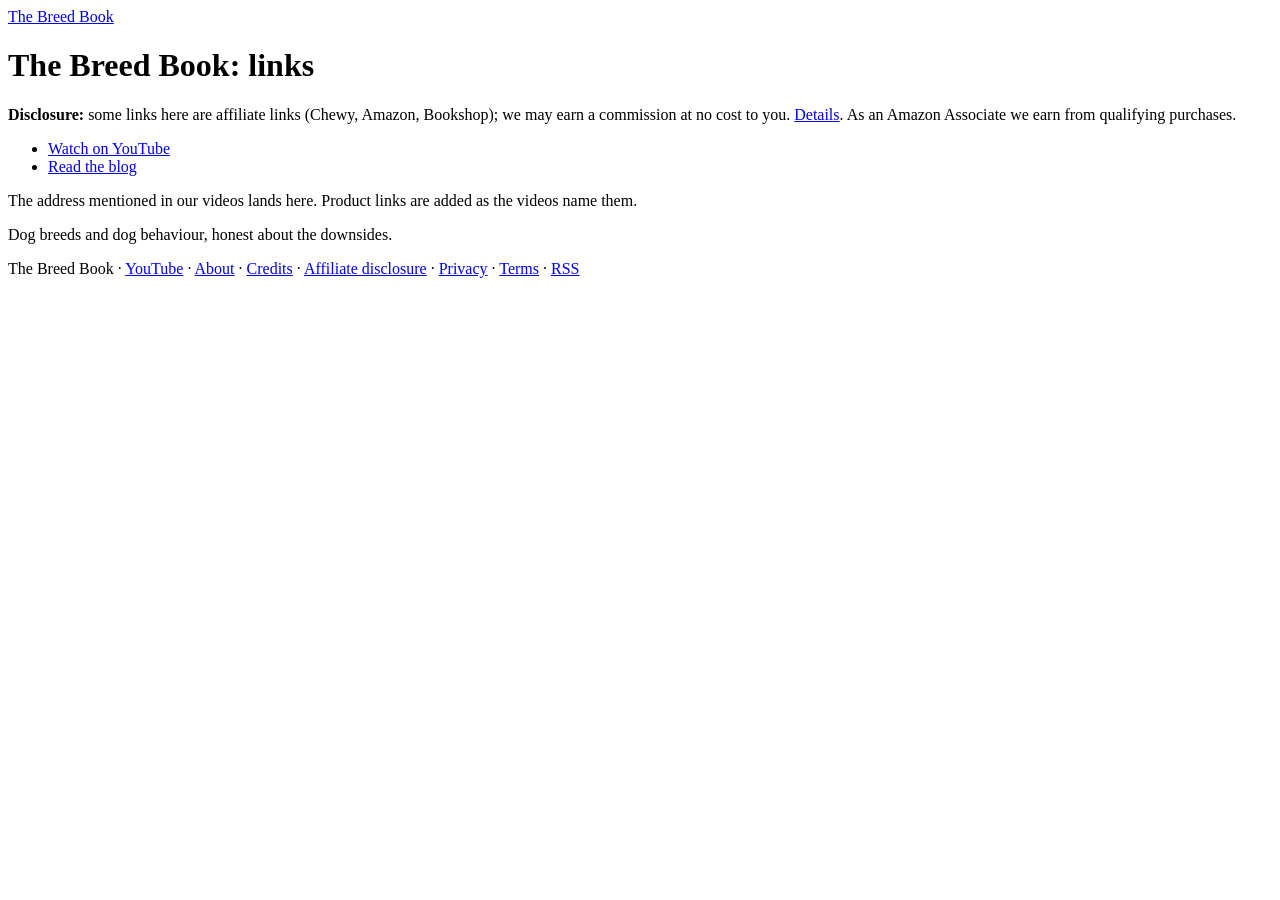
==== go/index.html @ f46486af "Launch thebreedbook.visionmediachannels.com" ====
<!doctype html>
<html lang="en">
<head>
<meta charset="utf-8">
<meta name="viewport" content="width=device-width, initial-scale=1">
<title>Links · The Breed Book</title>
<meta name="description" content="Every The Breed Book link in one place: channel, blog and the products named in the videos.">
<link rel="canonical" href="https://thebreedbook.visionmediachannels.com/go/">
<meta property="og:site_name" content="The Breed Book">
<meta property="og:type" content="website">
<meta property="og:title" content="Links · The Breed Book">
<meta property="og:description" content="Every The Breed Book link in one place: channel, blog and the products named in the videos.">
<meta property="og:url" content="https://thebreedbook.visionmediachannels.com/go/">
<meta property="og:image" content="https://thebreedbook.visionmediachannels.com/images/site-header.png">
<meta name="twitter:card" content="summary_large_image">
<link rel="alternate" type="application/rss+xml" title="The Breed Book" href="https://thebreedbook.visionmediachannels.com/feed.xml">
<link rel="icon" type="image/png" sizes="32x32" href="https://thebreedbook.visionmediachannels.com/favicon-32.png">
<link rel="icon" type="image/png" sizes="512x512" href="https://thebreedbook.visionmediachannels.com/favicon-512.png">
<link rel="preconnect" href="https://fonts.googleapis.com">
<link rel="preconnect" href="https://fonts.gstatic.com" crossorigin>
<link rel="stylesheet" href="https://fonts.googleapis.com/css2?family=Fraunces:wght@400;700&amp;family=Karla:wght@400;700&amp;display=swap">
<link rel="stylesheet" href="https://thebreedbook.visionmediachannels.com/style.css">

</head>
<body>
<header class="site"><a href="https://thebreedbook.visionmediachannels.com/">The Breed Book</a></header>
<main>
<h1>The Breed Book: links</h1><aside class="disclosure"><strong>Disclosure:</strong> some links here are affiliate links (Chewy, Amazon, Bookshop); we may earn a commission at no cost to you. <a href="https://thebreedbook.visionmediachannels.com/affiliate-disclosure/">Details</a>. As an Amazon Associate we earn from qualifying purchases.</aside><ul class="posts"><li><a href="https://www.youtube.com/@thebreedbook">Watch on YouTube</a></li><li><a href="https://thebreedbook.visionmediachannels.com/">Read the blog</a></li></ul><p class="meta">The address mentioned in our videos lands here. Product links are added as the videos name them.</p>
</main>
<footer><p>Dog breeds and dog behaviour, honest about the downsides.</p><p>The Breed Book · <a href="https://www.youtube.com/@thebreedbook">YouTube</a> · <a href="https://thebreedbook.visionmediachannels.com/about/">About</a> · <a href="https://thebreedbook.visionmediachannels.com/credits/">Credits</a> · <a href="https://thebreedbook.visionmediachannels.com/affiliate-disclosure/">Affiliate disclosure</a> · <a href="https://thebreedbook.visionmediachannels.com/privacy/">Privacy</a> · <a href="https://thebreedbook.visionmediachannels.com/terms/">Terms</a> · <a href="https://thebreedbook.visionmediachannels.com/feed.xml">RSS</a></p></footer>
</body>
</html>
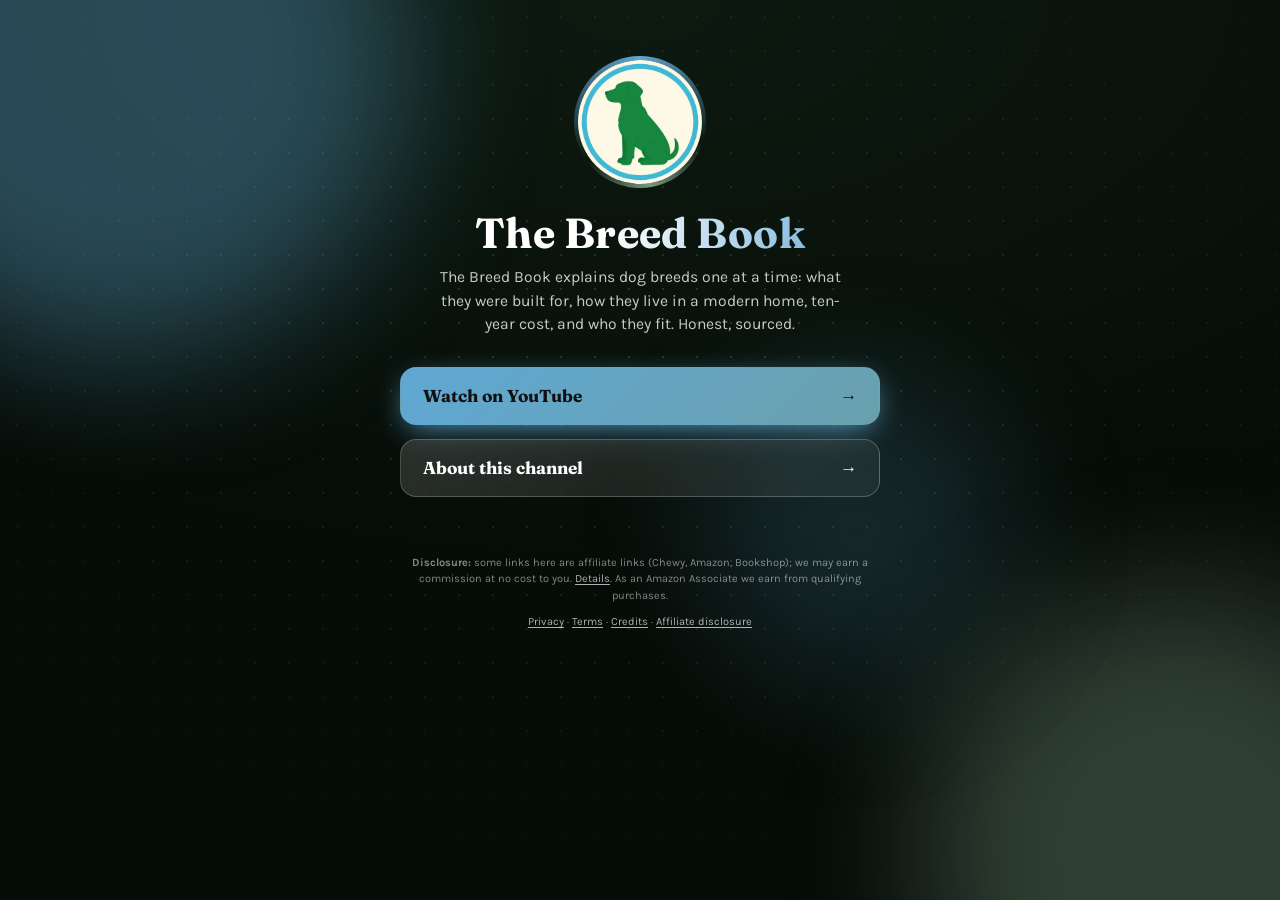
==== commit b4e30477: "Animated link hub at host root" ====
--- a/go/index.html
+++ b/go/index.html
@@ -3,30 +3,76 @@
 <head>
 <meta charset="utf-8">
 <meta name="viewport" content="width=device-width, initial-scale=1">
-<title>Links · The Breed Book</title>
-<meta name="description" content="Every The Breed Book link in one place: channel, blog and the products named in the videos.">
-<link rel="canonical" href="https://thebreedbook.visionmediachannels.com/go/">
+<title>The Breed Book · Links</title>
+<meta name="description" content="The Breed Book explains dog breeds one at a time: what they were built for, how they live in a modern home, ten-year cost, and who they fit. Honest, sourced.">
+<link rel="canonical" href="https://thebreedbook.visionmediachannels.com/">
 <meta property="og:site_name" content="The Breed Book">
 <meta property="og:type" content="website">
-<meta property="og:title" content="Links · The Breed Book">
-<meta property="og:description" content="Every The Breed Book link in one place: channel, blog and the products named in the videos.">
-<meta property="og:url" content="https://thebreedbook.visionmediachannels.com/go/">
+<meta property="og:title" content="The Breed Book">
+<meta property="og:description" content="The Breed Book explains dog breeds one at a time: what they were built for, how they live in a modern home, ten-year cost, and who they fit. Honest, sourced.">
+<meta property="og:url" content="https://thebreedbook.visionmediachannels.com/">
 <meta property="og:image" content="https://thebreedbook.visionmediachannels.com/images/site-header.png">
 <meta name="twitter:card" content="summary_large_image">
-<link rel="alternate" type="application/rss+xml" title="The Breed Book" href="https://thebreedbook.visionmediachannels.com/feed.xml">
 <link rel="icon" type="image/png" sizes="32x32" href="https://thebreedbook.visionmediachannels.com/favicon-32.png">
-<link rel="icon" type="image/png" sizes="512x512" href="https://thebreedbook.visionmediachannels.com/favicon-512.png">
-<link rel="preconnect" href="https://fonts.googleapis.com">
-<link rel="preconnect" href="https://fonts.gstatic.com" crossorigin>
+<link rel="preconnect" href="https://fonts.googleapis.com"><link rel="preconnect" href="https://fonts.gstatic.com" crossorigin>
 <link rel="stylesheet" href="https://fonts.googleapis.com/css2?family=Fraunces:wght@400;700&amp;family=Karla:wght@400;700&amp;display=swap">
-<link rel="stylesheet" href="https://thebreedbook.visionmediachannels.com/style.css">
-
+<style>
+:root{--bg:#0d1a10;--bg2:#060c07;--glow:#5FA8D3;--glow2:#78967f;--head:'Fraunces',Georgia,serif;--body:'Karla',system-ui,sans-serif}
+*{box-sizing:border-box}html{-webkit-text-size-adjust:100%}
+body{margin:0;min-height:100vh;color:#fff;font:17px/1.5 var(--body);background:radial-gradient(120% 90% at 50% 0%,var(--bg) 0%,var(--bg2) 70%);overflow-x:hidden;position:relative}
+.orb{position:fixed;border-radius:50%;filter:blur(70px);opacity:.38;pointer-events:none;z-index:0;will-change:transform}
+.o1{width:46vmax;height:46vmax;background:var(--glow);top:-18vmax;left:-14vmax;animation:d1 22s ease-in-out infinite alternate}
+.o2{width:40vmax;height:40vmax;background:var(--glow2);bottom:-16vmax;right:-12vmax;animation:d2 26s ease-in-out infinite alternate}
+.o3{width:24vmax;height:24vmax;background:var(--glow);opacity:.18;top:42%;left:55%;animation:d3 30s ease-in-out infinite alternate}
+@keyframes d1{to{transform:translate(18vmax,12vmax) scale(1.2)}}
+@keyframes d2{to{transform:translate(-16vmax,-10vmax) scale(1.15)}}
+@keyframes d3{to{transform:translate(-30vmax,8vmax) scale(.8)}}
+.dots{position:fixed;inset:0;z-index:0;pointer-events:none;background-image:radial-gradient(rgba(255,255,255,.14) 1px,transparent 1.5px);background-size:34px 34px;mask-image:radial-gradient(70% 60% at 50% 40%,#000,transparent);animation:drift 40s linear infinite}
+@keyframes drift{to{background-position:34px 68px}}
+main{position:relative;z-index:1;max-width:520px;margin:0 auto;padding:56px 20px 28px;text-align:center}
+.ring{width:132px;height:132px;margin:0 auto 22px;border-radius:50%;padding:4px;position:relative;
+  background:conic-gradient(from 0deg,var(--glow),transparent 30%,var(--glow2),transparent 65%,var(--glow));animation:spin 7s linear infinite;
+  opacity:0;animation:spin 7s linear infinite,pop .9s .1s cubic-bezier(.2,.9,.3,1.3) forwards}
+.ring::after{content:"";position:absolute;inset:-14px;border-radius:50%;border:2px solid var(--glow);opacity:.0;animation:pulse 3.2s 1s ease-out infinite}
+.ring img,.ring .ph{width:100%;height:100%;border-radius:50%;display:block;object-fit:cover;background:var(--bg2);animation:unspin 7s linear infinite}
+.ring .ph{display:grid;place-items:center;font:700 44px var(--head)}
+@keyframes spin{to{transform:rotate(360deg)}}@keyframes unspin{to{transform:rotate(-360deg)}}
+@keyframes pulse{0%{transform:scale(.85);opacity:.55}100%{transform:scale(1.25);opacity:0}}
+@keyframes pop{from{opacity:0;transform:scale(.6) rotate(0)}to{opacity:1}}
+h1{font:700 clamp(30px,8vw,42px)/1.1 var(--head);margin:0 0 10px;letter-spacing:.01em;
+  background:linear-gradient(100deg,#fff 20%,var(--glow) 45%,#fff 70%);background-size:220% 100%;-webkit-background-clip:text;background-clip:text;color:transparent;
+  animation:shine 6s 1s ease-in-out infinite,up .8s .25s both}
+@keyframes shine{0%,100%{background-position:100% 0}50%{background-position:0 0}}
+.tag{margin:0 auto 30px;max-width:420px;color:rgba(255,255,255,.78);font-size:.98rem;animation:up .8s .4s both}
+@keyframes up{from{opacity:0;transform:translateY(18px)}to{opacity:1;transform:none}}
+.btns{display:grid;gap:14px}
+.btn{position:relative;display:flex;align-items:center;justify-content:space-between;gap:12px;padding:17px 22px;border-radius:16px;color:#fff;text-decoration:none;
+  font:700 1.08rem var(--head);background:linear-gradient(135deg,rgba(255,255,255,.14),rgba(255,255,255,.05));border:1px solid rgba(255,255,255,.22);
+  backdrop-filter:blur(8px);-webkit-backdrop-filter:blur(8px);overflow:hidden;opacity:0;animation:up .7s calc(.55s + var(--i)*.12s) both;
+  transition:transform .25s cubic-bezier(.2,.8,.3,1.2),border-color .25s,box-shadow .25s}
+.btn:first-child{background:linear-gradient(135deg,var(--glow),color-mix(in srgb,var(--glow) 55%,var(--glow2)));border-color:transparent;color:#111;box-shadow:0 8px 30px -8px var(--glow)}
+.btn::before{content:"";position:absolute;top:0;left:-70%;width:45%;height:100%;background:linear-gradient(100deg,transparent,rgba(255,255,255,.4),transparent);transform:skewX(-20deg);transition:left .7s}
+.btn:hover,.btn:focus-visible{transform:translateY(-4px) scale(1.02);border-color:var(--glow);box-shadow:0 14px 34px -10px var(--glow);outline:none}
+.btn:hover::before{left:130%}.btn i{font-style:normal;transition:transform .25s}.btn:hover i{transform:translateX(6px)}
+.btn:active{transform:scale(.98)}
+.btn:first-child::after{content:"";position:absolute;inset:0;border-radius:16px;box-shadow:0 0 0 0 var(--glow);animation:ping 2.6s 2s ease-out infinite}
+@keyframes ping{0%{box-shadow:0 0 0 0 color-mix(in srgb,var(--glow) 60%,transparent)}70%,100%{box-shadow:0 0 0 16px transparent}}
+footer{position:relative;z-index:1;max-width:520px;margin:0 auto;padding:30px 20px 36px;text-align:center;font-size:11px;line-height:1.5;color:rgba(255,255,255,.5);animation:up 1s 1.4s both}
+footer p{margin:0 0 10px}footer a{color:rgba(255,255,255,.68);text-decoration:underline;text-underline-offset:2px}footer a:hover{color:#fff}
+@media (prefers-reduced-motion:reduce){*,*::before,*::after{animation:none!important;transition:none!important}.btn,h1,.tag,.ring,footer{opacity:1!important}}
+</style>
 </head>
 <body>
-<header class="site"><a href="https://thebreedbook.visionmediachannels.com/">The Breed Book</a></header>
+<div class="orb o1"></div><div class="orb o2"></div><div class="orb o3"></div><div class="dots"></div>
 <main>
-<h1>The Breed Book: links</h1><aside class="disclosure"><strong>Disclosure:</strong> some links here are affiliate links (Chewy, Amazon, Bookshop); we may earn a commission at no cost to you. <a href="https://thebreedbook.visionmediachannels.com/affiliate-disclosure/">Details</a>. As an Amazon Associate we earn from qualifying purchases.</aside><ul class="posts"><li><a href="https://www.youtube.com/@thebreedbook">Watch on YouTube</a></li><li><a href="https://thebreedbook.visionmediachannels.com/">Read the blog</a></li></ul><p class="meta">The address mentioned in our videos lands here. Product links are added as the videos name them.</p>
+<div class="ring"><img src="/images/avatar.png" alt="The Breed Book logo" width="360" height="360"></div>
+<h1>The Breed Book</h1>
+<p class="tag">The Breed Book explains dog breeds one at a time: what they were built for, how they live in a modern home, ten-year cost, and who they fit. Honest, sourced.</p>
+<nav class="btns" aria-label="Links"><a class="btn" style="--i:0" href="https://www.youtube.com/@thebreedbook"><span>Watch on YouTube</span><i aria-hidden="true">→</i></a><a class="btn" style="--i:1" href="https://thebreedbook.visionmediachannels.com/about/"><span>About this channel</span><i aria-hidden="true">→</i></a></nav>
 </main>
-<footer><p>Dog breeds and dog behaviour, honest about the downsides.</p><p>The Breed Book · <a href="https://www.youtube.com/@thebreedbook">YouTube</a> · <a href="https://thebreedbook.visionmediachannels.com/about/">About</a> · <a href="https://thebreedbook.visionmediachannels.com/credits/">Credits</a> · <a href="https://thebreedbook.visionmediachannels.com/affiliate-disclosure/">Affiliate disclosure</a> · <a href="https://thebreedbook.visionmediachannels.com/privacy/">Privacy</a> · <a href="https://thebreedbook.visionmediachannels.com/terms/">Terms</a> · <a href="https://thebreedbook.visionmediachannels.com/feed.xml">RSS</a></p></footer>
+<footer>
+<p><strong>Disclosure:</strong> some links here are affiliate links (Chewy, Amazon, Bookshop); we may earn a commission at no cost to you. <a href="https://thebreedbook.visionmediachannels.com/affiliate-disclosure/">Details</a>. As an Amazon Associate we earn from qualifying purchases.</p>
+<p><a href="https://thebreedbook.visionmediachannels.com/privacy/">Privacy</a> · <a href="https://thebreedbook.visionmediachannels.com/terms/">Terms</a> · <a href="https://thebreedbook.visionmediachannels.com/credits/">Credits</a> · <a href="https://thebreedbook.visionmediachannels.com/affiliate-disclosure/">Affiliate disclosure</a></p>
+</footer>
 </body>
 </html>
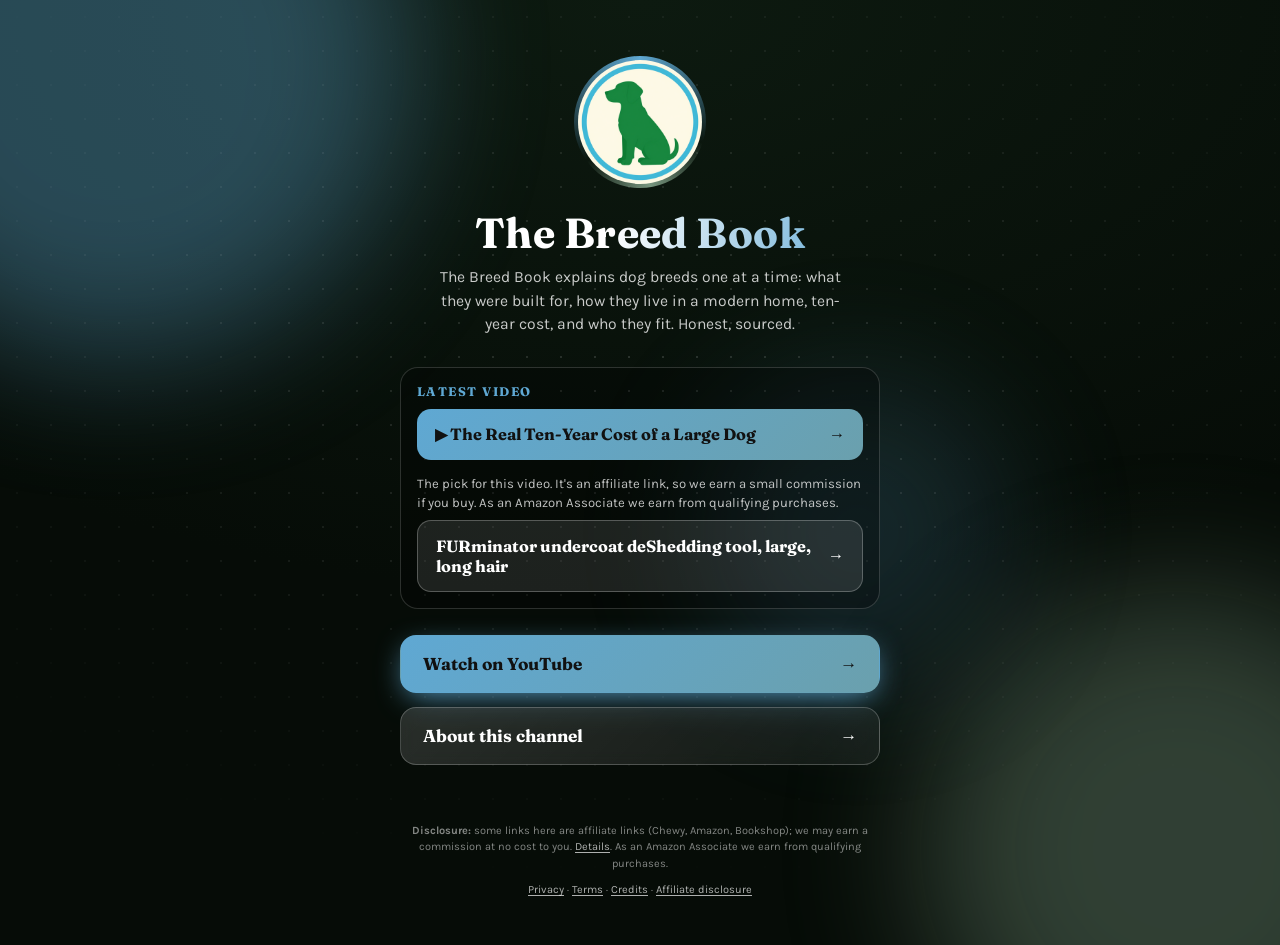
==== commit 9eeb2f64: "Link hub: latest public video and its one product at the top (owner OK 2026-11-25) Co-Authored-By: C" ====
--- a/go/index.html
+++ b/go/index.html
@@ -57,6 +57,13 @@
 .btn:active{transform:scale(.98)}
 .btn:first-child::after{content:"";position:absolute;inset:0;border-radius:16px;box-shadow:0 0 0 0 var(--glow);animation:ping 2.6s 2s ease-out infinite}
 @keyframes ping{0%{box-shadow:0 0 0 0 color-mix(in srgb,var(--glow) 60%,transparent)}70%,100%{box-shadow:0 0 0 16px transparent}}
+.latest{margin:0 0 26px;padding:16px;border-radius:18px;background:rgba(0,0,0,.28);border:1px solid rgba(255,255,255,.16);text-align:left;animation:up .8s .5s both}
+.kick{margin:0 0 10px;font:700 .78rem var(--head);letter-spacing:.12em;text-transform:uppercase;color:var(--glow)}
+.lbtn{display:flex;align-items:center;justify-content:space-between;gap:12px;padding:15px 18px;border-radius:14px;text-decoration:none;font:700 1.02rem var(--head);
+  color:#111;background:linear-gradient(135deg,var(--glow),color-mix(in srgb,var(--glow) 55%,var(--glow2)));transition:transform .25s}
+.lbtn:hover,.lbtn:focus-visible{transform:translateY(-3px);outline:none}.lbtn i{font-style:normal}
+.lbtn.prod{color:#fff;background:rgba(255,255,255,.1);border:1px solid rgba(255,255,255,.25)}
+.pdisc{margin:14px 0 8px;font-size:.82rem;line-height:1.45;color:rgba(255,255,255,.75)}
 footer{position:relative;z-index:1;max-width:520px;margin:0 auto;padding:30px 20px 36px;text-align:center;font-size:11px;line-height:1.5;color:rgba(255,255,255,.5);animation:up 1s 1.4s both}
 footer p{margin:0 0 10px}footer a{color:rgba(255,255,255,.68);text-decoration:underline;text-underline-offset:2px}footer a:hover{color:#fff}
 @media (prefers-reduced-motion:reduce){*,*::before,*::after{animation:none!important;transition:none!important}.btn,h1,.tag,.ring,footer{opacity:1!important}}
@@ -68,6 +75,7 @@
 <div class="ring"><img src="/images/avatar.png" alt="The Breed Book logo" width="360" height="360"></div>
 <h1>The Breed Book</h1>
 <p class="tag">The Breed Book explains dog breeds one at a time: what they were built for, how they live in a modern home, ten-year cost, and who they fit. Honest, sourced.</p>
+<section class="latest" aria-label="Latest video"><p class="kick">Latest video</p><a class="lbtn" href="https://www.youtube.com/watch?v=RizYmLaCqzc"><span>▶ The Real Ten-Year Cost of a Large Dog</span><i aria-hidden="true">→</i></a><p class="pdisc">The pick for this video. It's an affiliate link, so we earn a small commission if you buy. As an Amazon Associate we earn from qualifying purchases.</p><a class="lbtn prod" rel="sponsored noopener" href="https://www.amazon.com/dp/B07MZDTG76?tag=vm-breed-20"><span>FURminator undercoat deShedding tool, large, long hair</span><i aria-hidden="true">→</i></a></section>
 <nav class="btns" aria-label="Links"><a class="btn" style="--i:0" href="https://www.youtube.com/@thebreedbook"><span>Watch on YouTube</span><i aria-hidden="true">→</i></a><a class="btn" style="--i:1" href="https://thebreedbook.visionmediachannels.com/about/"><span>About this channel</span><i aria-hidden="true">→</i></a></nav>
 </main>
 <footer>
